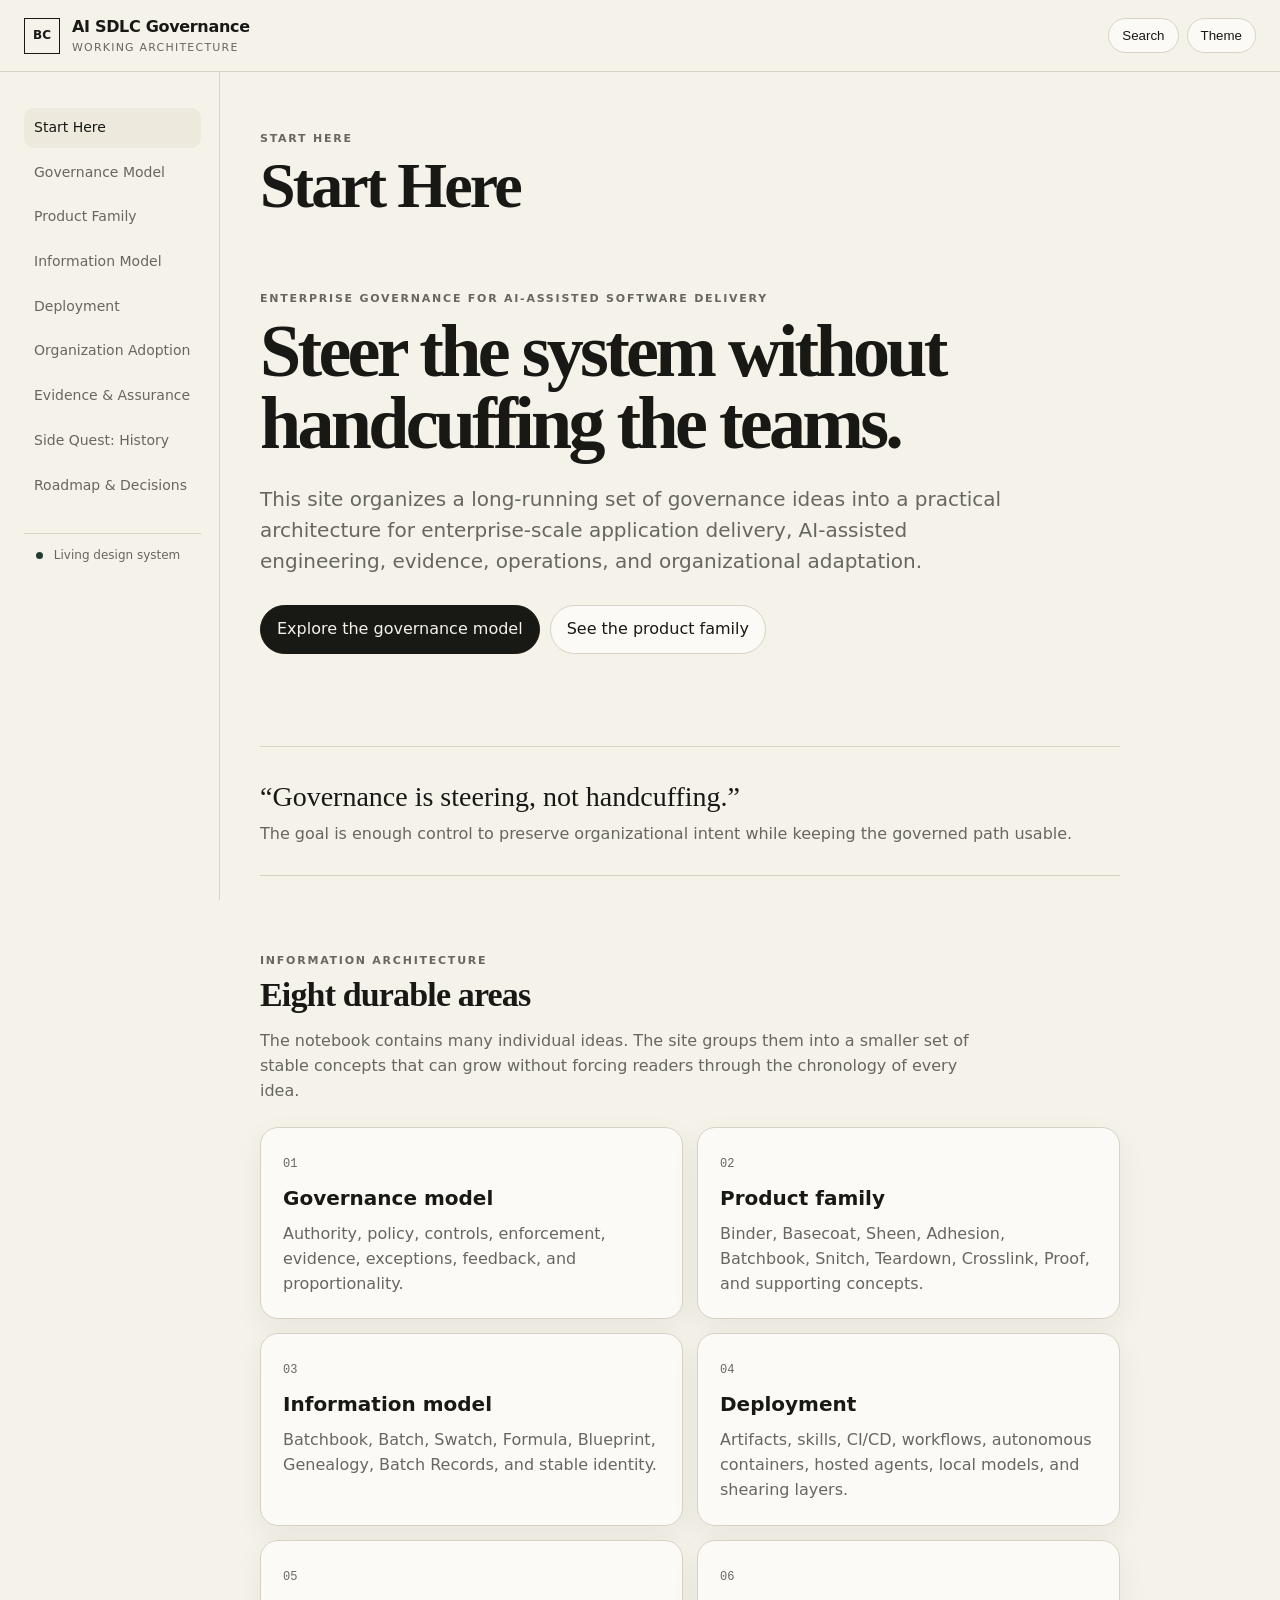
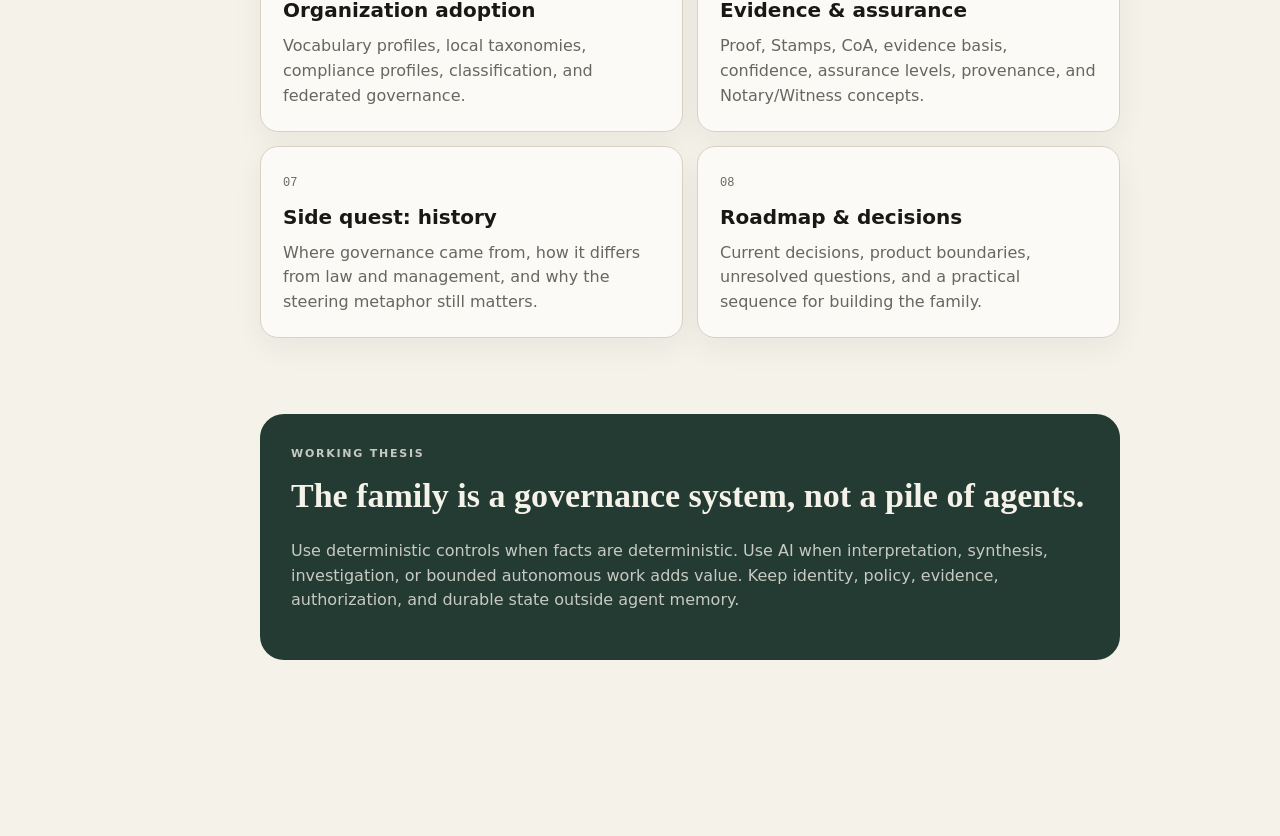
==== site/index.html @ 24257ae5 "initial commit with basecoat" ====
<!doctype html>
<html lang="en">
<head>
  <meta charset="utf-8">
  <meta name="viewport" content="width=device-width, initial-scale=1">
  <meta name="description" content="Governance is the system that makes organizational intent operable.">
  <title>Start Here · AI SDLC Governance</title>
  <link rel="stylesheet" href="styles.css">
</head>
<body data-page="home">
  <header class="topbar">
    <a class="brand" href="index.html" aria-label="AI SDLC Governance home">
      <span class="brand-mark">BC</span>
      <span>
        <strong>AI SDLC Governance</strong>
        <small>working architecture</small>
      </span>
    </a>
    <div class="top-actions">
      <button id="searchButton" class="icon-button" aria-label="Search site">Search</button>
      <button id="themeButton" class="icon-button" aria-label="Toggle theme">Theme</button>
    </div>
  </header>

  <div class="shell">
    <aside class="sidebar">
      <nav aria-label="Primary navigation">
        <a class="nav-link" data-page="home" href="index.html">Start Here</a>
<a class="nav-link" data-page="governance" href="governance.html">Governance Model</a>
<a class="nav-link" data-page="family" href="family.html">Product Family</a>
<a class="nav-link" data-page="model" href="information-model.html">Information Model</a>
<a class="nav-link" data-page="deployment" href="deployment.html">Deployment</a>
<a class="nav-link" data-page="adoption" href="adoption.html">Organization Adoption</a>
<a class="nav-link" data-page="proof" href="proof.html">Evidence & Assurance</a>
<a class="nav-link" data-page="history" href="history.html">Side Quest: History</a>
<a class="nav-link" data-page="roadmap" href="roadmap.html">Roadmap & Decisions</a>
      </nav>
      <div class="sidebar-note">
        <span class="status-dot"></span>
        Living design system
      </div>
    </aside>

    <main class="content">
      <div class="page-head">
        <p class="eyebrow">Start here</p>
        <h1>Start Here</h1>
      </div>
      
<section class="hero">
  <p class="kicker">Enterprise governance for AI-assisted software delivery</p>
  <h2>Steer the system without handcuffing the teams.</h2>
  <p class="lede">This site organizes a long-running set of governance ideas into a practical architecture for enterprise-scale application delivery, AI-assisted engineering, evidence, operations, and organizational adaptation.</p>
  <div class="hero-actions">
    <a class="button primary" href="governance.html">Explore the governance model</a>
    <a class="button" href="family.html">See the product family</a>
  </div>
</section>

<section class="quote-band">
  <p>“Governance is steering, not handcuffing.”</p>
  <span>The goal is enough control to preserve organizational intent while keeping the governed path usable.</span>
</section>

<section>
  <div class="section-title">
    <p class="eyebrow">Information architecture</p>
    <h2>Eight durable areas</h2>
    <p>The notebook contains many individual ideas. The site groups them into a smaller set of stable concepts that can grow without forcing readers through the chronology of every idea.</p>
  </div>

  <div class="card-grid two">
    <a class="card link-card" href="governance.html"><span class="number">01</span><h3>Governance model</h3><p>Authority, policy, controls, enforcement, evidence, exceptions, feedback, and proportionality.</p></a>
    <a class="card link-card" href="family.html"><span class="number">02</span><h3>Product family</h3><p>Binder, Basecoat, Sheen, Adhesion, Batchbook, Snitch, Teardown, Crosslink, Proof, and supporting concepts.</p></a>
    <a class="card link-card" href="information-model.html"><span class="number">03</span><h3>Information model</h3><p>Batchbook, Batch, Swatch, Formula, Blueprint, Genealogy, Batch Records, and stable identity.</p></a>
    <a class="card link-card" href="deployment.html"><span class="number">04</span><h3>Deployment</h3><p>Artifacts, skills, CI/CD, workflows, autonomous containers, hosted agents, local models, and shearing layers.</p></a>
    <a class="card link-card" href="adoption.html"><span class="number">05</span><h3>Organization adoption</h3><p>Vocabulary profiles, local taxonomies, compliance profiles, classification, and federated governance.</p></a>
    <a class="card link-card" href="proof.html"><span class="number">06</span><h3>Evidence & assurance</h3><p>Proof, Stamps, CoA, evidence basis, confidence, assurance levels, provenance, and Notary/Witness concepts.</p></a>
    <a class="card link-card" href="history.html"><span class="number">07</span><h3>Side quest: history</h3><p>Where governance came from, how it differs from law and management, and why the steering metaphor still matters.</p></a>
    <a class="card link-card" href="roadmap.html"><span class="number">08</span><h3>Roadmap & decisions</h3><p>Current decisions, product boundaries, unresolved questions, and a practical sequence for building the family.</p></a>
  </div>
</section>

<section class="panel accent">
  <p class="eyebrow">Working thesis</p>
  <h2>The family is a governance system, not a pile of agents.</h2>
  <p>Use deterministic controls when facts are deterministic. Use AI when interpretation, synthesis, investigation, or bounded autonomous work adds value. Keep identity, policy, evidence, authorization, and durable state outside agent memory.</p>
</section>

    </main>

    
  </div>

  <dialog id="searchDialog">
    <form method="dialog" class="search-panel">
      <div class="search-head">
        <strong>Search the architecture</strong>
        <button value="close" aria-label="Close search">Close</button>
      </div>
      <input id="searchInput" type="search" placeholder="Try: evidence, taxonomy, agent, Crosslink…" autocomplete="off">
      <div id="searchResults" class="search-results"></div>
    </form>
  </dialog>

  <script src="app.js"></script>
</body>
</html>
---- site/styles.css ----
:root {
  --bg:#f5f2ea;
  --surface:#fbfaf6;
  --surface-2:#eee9dd;
  --ink:#181815;
  --muted:#67665f;
  --line:#d8d2c5;
  --accent:#243b33;
  --accent-2:#a9b8a2;
  --warm:#d6a75f;
  --radius:18px;
  --shadow:0 10px 30px rgba(30,31,27,.06);
}
[data-theme="dark"] {
  --bg:#171916;
  --surface:#20231f;
  --surface-2:#292d27;
  --ink:#f1efe8;
  --muted:#b7b9b1;
  --line:#383d36;
  --accent:#b8cfbd;
  --accent-2:#496253;
  --warm:#d2a45c;
  --shadow:none;
}
*{box-sizing:border-box}
html{scroll-behavior:smooth}
body{margin:0;background:var(--bg);color:var(--ink);font-family:Inter,ui-sans-serif,system-ui,-apple-system,BlinkMacSystemFont,"Segoe UI",sans-serif;line-height:1.55}
a{color:inherit}
.topbar{height:72px;position:sticky;top:0;z-index:30;display:flex;align-items:center;justify-content:space-between;padding:0 24px;border-bottom:1px solid var(--line);background:color-mix(in srgb,var(--bg) 92%,transparent);backdrop-filter:blur(14px)}
.brand{display:flex;align-items:center;gap:12px;text-decoration:none}
.brand-mark{width:36px;height:36px;border:1px solid var(--ink);display:grid;place-items:center;font-weight:800;font-size:12px}
.brand strong{display:block;letter-spacing:-.02em}
.brand small{display:block;color:var(--muted);font-size:11px;text-transform:uppercase;letter-spacing:.11em}
.top-actions{display:flex;gap:8px}
.icon-button,.search-head button{border:1px solid var(--line);background:var(--surface);color:var(--ink);border-radius:999px;padding:9px 13px;cursor:pointer}
.shell{display:grid;grid-template-columns:220px minmax(0,860px) 1fr;gap:40px;max-width:1480px;margin:0 auto}
.sidebar{padding:36px 18px 36px 24px;position:sticky;top:72px;height:calc(100vh - 72px);border-right:1px solid var(--line)}
.sidebar nav{display:flex;flex-direction:column;gap:5px}
.nav-link{text-decoration:none;color:var(--muted);font-size:14px;padding:9px 10px;border-radius:10px}
.nav-link:hover,.nav-link.active{background:var(--surface-2);color:var(--ink)}
.sidebar-note{margin-top:28px;padding:12px;color:var(--muted);font-size:12px;border-top:1px solid var(--line)}
.status-dot{display:inline-block;width:7px;height:7px;border-radius:50%;background:var(--accent);margin-right:7px}
.content{padding:58px 0 100px;min-width:0}
.page-head{margin-bottom:38px}
.page-head h1{font-family:Georgia,"Times New Roman",serif;font-size:clamp(38px,5vw,64px);line-height:.98;letter-spacing:-.045em;margin:8px 0}
.eyebrow,.kicker{font-size:11px;font-weight:800;text-transform:uppercase;letter-spacing:.16em;color:var(--muted);margin:0 0 8px}
section{margin:0 0 76px}
.hero{padding:34px 0 16px}
.hero.compact{padding-top:0}
.hero h2{font-family:Georgia,"Times New Roman",serif;font-size:clamp(42px,6vw,74px);line-height:.98;letter-spacing:-.05em;margin:0;max-width:850px}
.lede{font-size:20px;color:var(--muted);max-width:760px;margin:24px 0 0}
.hero-actions{display:flex;gap:10px;margin-top:28px;flex-wrap:wrap}
.button{display:inline-block;text-decoration:none;border:1px solid var(--line);border-radius:999px;padding:11px 16px;background:var(--surface)}
.button.primary{background:var(--ink);color:var(--bg);border-color:var(--ink)}
.quote-band{border-top:1px solid var(--line);border-bottom:1px solid var(--line);padding:28px 0}
.quote-band p{font-family:Georgia,serif;font-size:28px;margin:0 0 4px}
.quote-band span,.muted{color:var(--muted)}
.section-title{margin-bottom:24px}
.section-title h2{font-family:Georgia,serif;font-size:34px;line-height:1.06;letter-spacing:-.025em;margin:0 0 10px}
.section-title p:not(.eyebrow){color:var(--muted);max-width:720px}
.card-grid{display:grid;gap:14px}
.card-grid.two{grid-template-columns:repeat(2,minmax(0,1fr))}
.card-grid.three{grid-template-columns:repeat(3,minmax(0,1fr))}
.card{background:var(--surface);border:1px solid var(--line);border-radius:var(--radius);padding:22px;box-shadow:var(--shadow)}
.card h3{margin:8px 0 8px;font-size:20px}
.card p{margin:0;color:var(--muted)}
.link-card{text-decoration:none;transition:.18s ease}
.link-card:hover{transform:translateY(-2px);border-color:var(--ink)}
.number{font-family:ui-monospace,monospace;color:var(--muted);font-size:12px}
.pill{display:inline-block;border:1px solid var(--line);border-radius:999px;padding:4px 8px;font-size:10px;text-transform:uppercase;letter-spacing:.12em;color:var(--muted)}
.panel{background:var(--surface);border:1px solid var(--line);border-radius:24px;padding:30px}
.panel.accent{background:var(--accent);color:var(--bg);border-color:transparent}
.panel.accent .eyebrow,.panel.accent p{color:color-mix(in srgb,var(--bg) 78%,transparent)}
.panel h2{font-family:Georgia,serif;font-size:34px;margin:4px 0 12px}
.flow,.diagram,.promotion,.translation{display:flex;align-items:stretch;gap:10px;flex-wrap:wrap}
.flow div,.node,.translation div{flex:1;min-width:130px;background:var(--surface);border:1px solid var(--line);border-radius:14px;padding:16px}
.flow span,.node small,.translation span{display:block;color:var(--muted);font-size:12px;margin-top:6px}
.flow b,.arrow,.translation>b{align-self:center;color:var(--muted)}
.gradient-list{display:grid;grid-template-columns:repeat(8,1fr);border:1px solid var(--line);border-radius:16px;overflow:hidden}
.gradient-list span{padding:18px 8px;text-align:center;font-size:12px;border-right:1px solid var(--line);background:linear-gradient(90deg,var(--surface),var(--surface-2))}
.gradient-list span:last-child{border-right:0}
.code-card{background:#11130f;color:#e7eadf;border-radius:18px;padding:20px;overflow:auto}
.code-card pre{margin:0;font:13px/1.65 ui-monospace,SFMono-Regular,Menlo,monospace}
.family-map{display:grid;gap:14px}
.family-layer{text-align:center;background:var(--surface);border:1px solid var(--line);border-radius:18px;padding:18px}
.family-layer span,.family-layer em{display:block;color:var(--muted);font-size:12px}
.family-layer strong{display:block;font-family:Georgia,serif;font-size:30px;margin:2px 0}
.family-row{display:grid;grid-template-columns:repeat(4,1fr);gap:12px}
.family-row div{background:var(--surface);border:1px solid var(--line);border-radius:16px;padding:18px;text-align:center}
.family-row span{display:block;color:var(--muted);font-size:12px;margin-top:3px}
.hierarchy{display:flex;flex-direction:column;align-items:center;gap:8px}
.big-node{width:min(520px,100%);padding:22px;text-align:center;border:1px solid var(--line);background:var(--surface);border-radius:18px}
.big-node span{display:block;color:var(--muted);font-size:12px;text-transform:uppercase;letter-spacing:.1em}
.big-node strong{font-family:Georgia,serif;font-size:32px}
.down{color:var(--muted)}
.tag-cloud{display:flex;flex-wrap:wrap;gap:8px}
.tag-cloud span{background:var(--surface);border:1px solid var(--line);padding:8px 10px;border-radius:9px;font:12px ui-monospace,monospace}
.ladder{display:grid;grid-template-columns:repeat(4,1fr);gap:10px}
.ladder div,.pace-table div,.frameworks div,.role-row div,.decision-list div{background:var(--surface);border:1px solid var(--line);border-radius:14px;padding:15px}
.ladder b{display:block;font:12px ui-monospace,monospace;color:var(--muted)}
.ladder span,.pace-table span,.frameworks span,.role-row span,.decision-list span{display:block;color:var(--muted);font-size:13px;margin-top:3px}
.pace-table{display:grid;gap:8px}
.promotion{justify-content:center;margin-top:18px}
.promotion span{background:var(--surface);border:1px solid var(--line);border-radius:999px;padding:8px 11px;font-size:12px}
.promotion b{align-self:center;color:var(--muted)}
.frameworks{display:grid;grid-template-columns:repeat(2,1fr);gap:10px}
.role-row{display:grid;grid-template-columns:repeat(3,1fr);gap:10px}
.timeline{border-left:1px solid var(--line);padding-left:24px;display:grid;gap:24px}
.timeline div{position:relative}
.timeline div:before{content:"";position:absolute;left:-30px;top:5px;width:10px;height:10px;border-radius:50%;background:var(--accent);border:3px solid var(--bg)}
.timeline span{display:block;color:var(--muted);margin-top:3px}
.roadmap{display:grid;gap:12px}
.roadmap div{display:grid;grid-template-columns:90px 170px 1fr;align-items:start;gap:14px;border-top:1px solid var(--line);padding:16px 0}
.roadmap span{font:12px ui-monospace,monospace;color:var(--muted)}
.roadmap p{margin:0;color:var(--muted)}
.decision-list{display:grid;gap:8px}
.decision-list div{display:grid;grid-template-columns:180px 1fr;gap:12px}
#searchDialog{width:min(680px,90vw);border:1px solid var(--line);border-radius:20px;padding:0;background:var(--surface);color:var(--ink)}
#searchDialog::backdrop{background:rgba(0,0,0,.38);backdrop-filter:blur(4px)}
.search-panel{padding:18px}
.search-head{display:flex;align-items:center;justify-content:space-between;margin-bottom:12px}
#searchInput{width:100%;font:inherit;padding:13px 14px;border:1px solid var(--line);background:var(--bg);color:var(--ink);border-radius:12px}
.search-results{display:grid;gap:6px;margin-top:12px}
.search-result{display:block;text-decoration:none;padding:11px;border-radius:10px;border:1px solid transparent}
.search-result:hover{border-color:var(--line);background:var(--surface-2)}
.search-result small{display:block;color:var(--muted)}
@media (max-width:1080px){
  .shell{grid-template-columns:190px minmax(0,1fr);gap:26px}
  .content{padding-right:24px}
  .card-grid.three{grid-template-columns:repeat(2,1fr)}
  .gradient-list{grid-template-columns:repeat(4,1fr)}
  .family-row{grid-template-columns:repeat(2,1fr)}
}
@media (max-width:760px){
  .topbar{padding:0 14px}
  .brand small{display:none}
  .shell{display:block}
  .sidebar{position:static;height:auto;border-right:0;border-bottom:1px solid var(--line);padding:12px 14px}
  .sidebar nav{display:flex;flex-direction:row;overflow:auto}
  .nav-link{white-space:nowrap}
  .sidebar-note{display:none}
  .content{padding:38px 16px 80px}
  .card-grid.two,.card-grid.three,.frameworks,.role-row,.ladder{grid-template-columns:1fr}
  .gradient-list{grid-template-columns:repeat(2,1fr)}
  .family-row{grid-template-columns:1fr}
  .roadmap div,.decision-list div{grid-template-columns:1fr}
}
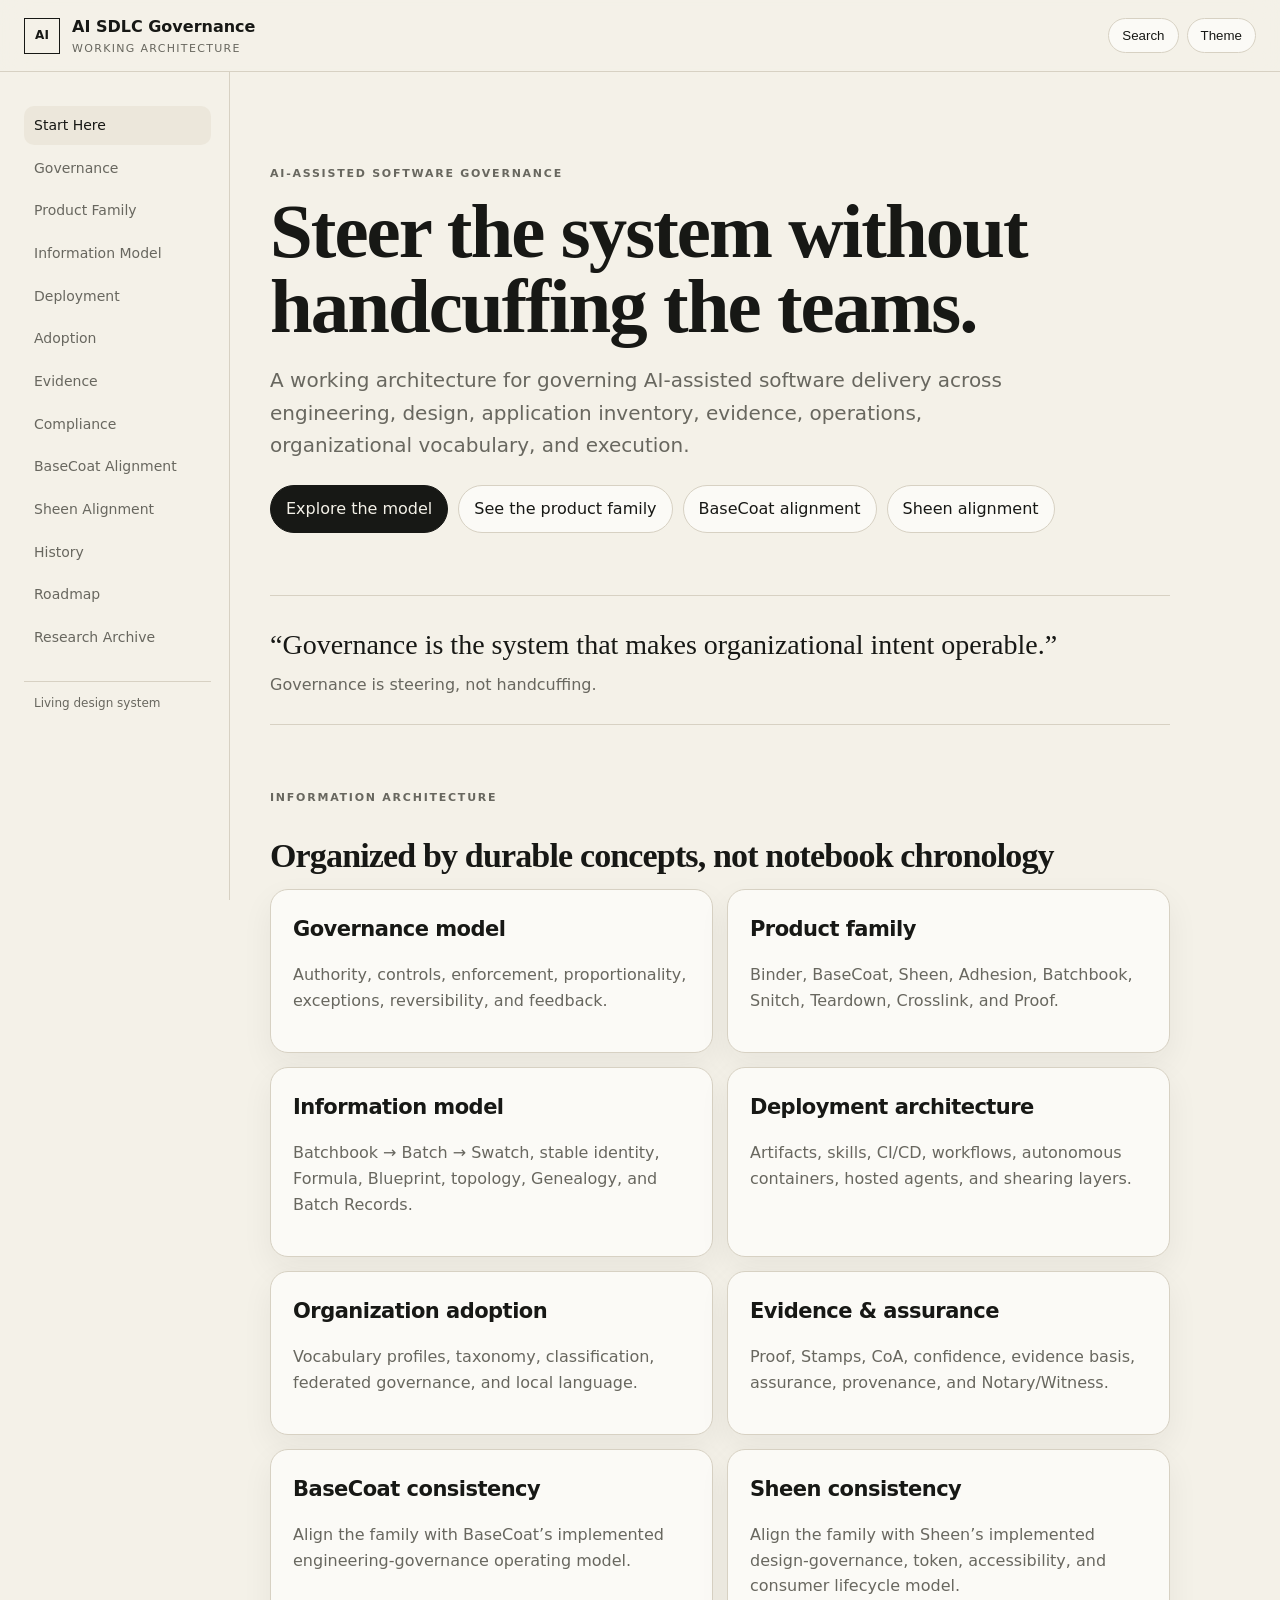
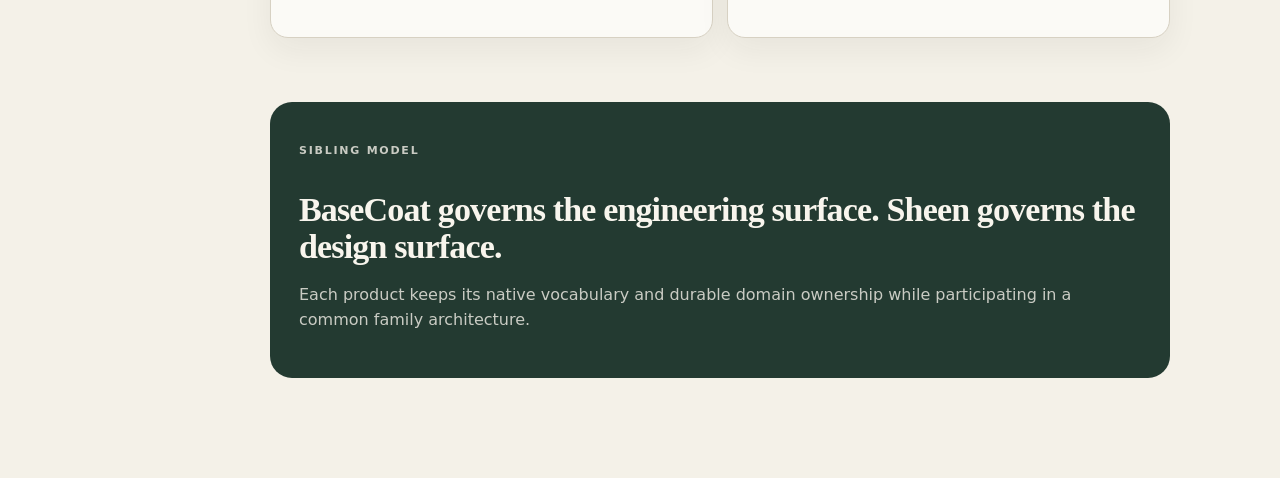
==== commit b5a9f9f8: "add markdown for basecoat backstory" ====
--- a/site/index.html
+++ b/site/index.html
@@ -1,108 +1,30 @@
-<!doctype html>
-<html lang="en">
-<head>
-  <meta charset="utf-8">
-  <meta name="viewport" content="width=device-width, initial-scale=1">
-  <meta name="description" content="Governance is the system that makes organizational intent operable.">
-  <title>Start Here · AI SDLC Governance</title>
-  <link rel="stylesheet" href="styles.css">
-</head>
-<body data-page="home">
-  <header class="topbar">
-    <a class="brand" href="index.html" aria-label="AI SDLC Governance home">
-      <span class="brand-mark">BC</span>
-      <span>
-        <strong>AI SDLC Governance</strong>
-        <small>working architecture</small>
-      </span>
-    </a>
-    <div class="top-actions">
-      <button id="searchButton" class="icon-button" aria-label="Search site">Search</button>
-      <button id="themeButton" class="icon-button" aria-label="Toggle theme">Theme</button>
-    </div>
-  </header>
-
-  <div class="shell">
-    <aside class="sidebar">
-      <nav aria-label="Primary navigation">
-        <a class="nav-link" data-page="home" href="index.html">Start Here</a>
-<a class="nav-link" data-page="governance" href="governance.html">Governance Model</a>
+<!doctype html><html lang="en"><head><meta charset="utf-8"><meta name="viewport" content="width=device-width,initial-scale=1"><title>Start Here · AI SDLC Governance</title><link rel="stylesheet" href="styles.css"></head>
+<body data-page="home"><header class="topbar"><a class="brand" href="index.html"><span class="brand-mark">AI</span><span><strong>AI SDLC Governance</strong><small>working architecture</small></span></a><div class="top-actions"><button id="searchButton">Search</button><button id="themeButton">Theme</button></div></header>
+<div class="shell"><aside class="sidebar"><nav><a class="nav-link" data-page="home" href="index.html">Start Here</a>
+<a class="nav-link" data-page="governance" href="governance.html">Governance</a>
 <a class="nav-link" data-page="family" href="family.html">Product Family</a>
-<a class="nav-link" data-page="model" href="information-model.html">Information Model</a>
+<a class="nav-link" data-page="information" href="information-model.html">Information Model</a>
 <a class="nav-link" data-page="deployment" href="deployment.html">Deployment</a>
-<a class="nav-link" data-page="adoption" href="adoption.html">Organization Adoption</a>
-<a class="nav-link" data-page="proof" href="proof.html">Evidence & Assurance</a>
-<a class="nav-link" data-page="history" href="history.html">Side Quest: History</a>
-<a class="nav-link" data-page="roadmap" href="roadmap.html">Roadmap & Decisions</a>
-      </nav>
-      <div class="sidebar-note">
-        <span class="status-dot"></span>
-        Living design system
-      </div>
-    </aside>
-
-    <main class="content">
-      <div class="page-head">
-        <p class="eyebrow">Start here</p>
-        <h1>Start Here</h1>
-      </div>
-      
-<section class="hero">
-  <p class="kicker">Enterprise governance for AI-assisted software delivery</p>
-  <h2>Steer the system without handcuffing the teams.</h2>
-  <p class="lede">This site organizes a long-running set of governance ideas into a practical architecture for enterprise-scale application delivery, AI-assisted engineering, evidence, operations, and organizational adaptation.</p>
-  <div class="hero-actions">
-    <a class="button primary" href="governance.html">Explore the governance model</a>
-    <a class="button" href="family.html">See the product family</a>
-  </div>
-</section>
-
-<section class="quote-band">
-  <p>“Governance is steering, not handcuffing.”</p>
-  <span>The goal is enough control to preserve organizational intent while keeping the governed path usable.</span>
-</section>
-
-<section>
-  <div class="section-title">
-    <p class="eyebrow">Information architecture</p>
-    <h2>Eight durable areas</h2>
-    <p>The notebook contains many individual ideas. The site groups them into a smaller set of stable concepts that can grow without forcing readers through the chronology of every idea.</p>
-  </div>
-
-  <div class="card-grid two">
-    <a class="card link-card" href="governance.html"><span class="number">01</span><h3>Governance model</h3><p>Authority, policy, controls, enforcement, evidence, exceptions, feedback, and proportionality.</p></a>
-    <a class="card link-card" href="family.html"><span class="number">02</span><h3>Product family</h3><p>Binder, Basecoat, Sheen, Adhesion, Batchbook, Snitch, Teardown, Crosslink, Proof, and supporting concepts.</p></a>
-    <a class="card link-card" href="information-model.html"><span class="number">03</span><h3>Information model</h3><p>Batchbook, Batch, Swatch, Formula, Blueprint, Genealogy, Batch Records, and stable identity.</p></a>
-    <a class="card link-card" href="deployment.html"><span class="number">04</span><h3>Deployment</h3><p>Artifacts, skills, CI/CD, workflows, autonomous containers, hosted agents, local models, and shearing layers.</p></a>
-    <a class="card link-card" href="adoption.html"><span class="number">05</span><h3>Organization adoption</h3><p>Vocabulary profiles, local taxonomies, compliance profiles, classification, and federated governance.</p></a>
-    <a class="card link-card" href="proof.html"><span class="number">06</span><h3>Evidence & assurance</h3><p>Proof, Stamps, CoA, evidence basis, confidence, assurance levels, provenance, and Notary/Witness concepts.</p></a>
-    <a class="card link-card" href="history.html"><span class="number">07</span><h3>Side quest: history</h3><p>Where governance came from, how it differs from law and management, and why the steering metaphor still matters.</p></a>
-    <a class="card link-card" href="roadmap.html"><span class="number">08</span><h3>Roadmap & decisions</h3><p>Current decisions, product boundaries, unresolved questions, and a practical sequence for building the family.</p></a>
-  </div>
-</section>
-
-<section class="panel accent">
-  <p class="eyebrow">Working thesis</p>
-  <h2>The family is a governance system, not a pile of agents.</h2>
-  <p>Use deterministic controls when facts are deterministic. Use AI when interpretation, synthesis, investigation, or bounded autonomous work adds value. Keep identity, policy, evidence, authorization, and durable state outside agent memory.</p>
-</section>
-
-    </main>
-
-    
-  </div>
-
-  <dialog id="searchDialog">
-    <form method="dialog" class="search-panel">
-      <div class="search-head">
-        <strong>Search the architecture</strong>
-        <button value="close" aria-label="Close search">Close</button>
-      </div>
-      <input id="searchInput" type="search" placeholder="Try: evidence, taxonomy, agent, Crosslink…" autocomplete="off">
-      <div id="searchResults" class="search-results"></div>
-    </form>
-  </dialog>
-
-  <script src="app.js"></script>
-</body>
-</html>+<a class="nav-link" data-page="adoption" href="adoption.html">Adoption</a>
+<a class="nav-link" data-page="proof" href="proof.html">Evidence</a>
+<a class="nav-link" data-page="compliance" href="compliance.html">Compliance</a>
+<a class="nav-link" data-page="basecoat" href="basecoat.html">BaseCoat Alignment</a>
+<a class="nav-link" data-page="sheen" href="sheen.html">Sheen Alignment</a>
+<a class="nav-link" data-page="history" href="history.html">History</a>
+<a class="nav-link" data-page="roadmap" href="roadmap.html">Roadmap</a>
+<a class="nav-link" data-page="research" href="research.html">Research Archive</a></nav><div class="sidebar-note">Living design system</div></aside><main class="content">
+<section class="hero"><p class="eyebrow">AI-assisted software governance</p><h1>Steer the system without handcuffing the teams.</h1><p class="lede">A working architecture for governing AI-assisted software delivery across engineering, design, application inventory, evidence, operations, organizational vocabulary, and execution.</p><div class="hero-actions"><a class="button primary" href="governance.html">Explore the model</a><a class="button" href="family.html">See the product family</a><a class="button" href="basecoat.html">BaseCoat alignment</a><a class="button" href="sheen.html">Sheen alignment</a></div></section>
+<section class="quote-band"><p>“Governance is the system that makes organizational intent operable.”</p><span>Governance is steering, not handcuffing.</span></section>
+<section><p class="eyebrow">Information architecture</p><h2>Organized by durable concepts, not notebook chronology</h2><div class="card-grid two">
+<a class="card link-card" href="governance.html"><h3>Governance model</h3><p>Authority, controls, enforcement, proportionality, exceptions, reversibility, and feedback.</p></a>
+<a class="card link-card" href="family.html"><h3>Product family</h3><p>Binder, BaseCoat, Sheen, Adhesion, Batchbook, Snitch, Teardown, Crosslink, and Proof.</p></a>
+<a class="card link-card" href="information-model.html"><h3>Information model</h3><p>Batchbook → Batch → Swatch, stable identity, Formula, Blueprint, topology, Genealogy, and Batch Records.</p></a>
+<a class="card link-card" href="deployment.html"><h3>Deployment architecture</h3><p>Artifacts, skills, CI/CD, workflows, autonomous containers, hosted agents, and shearing layers.</p></a>
+<a class="card link-card" href="adoption.html"><h3>Organization adoption</h3><p>Vocabulary profiles, taxonomy, classification, federated governance, and local language.</p></a>
+<a class="card link-card" href="proof.html"><h3>Evidence & assurance</h3><p>Proof, Stamps, CoA, confidence, evidence basis, assurance, provenance, and Notary/Witness.</p></a>
+<a class="card link-card" href="basecoat.html"><h3>BaseCoat consistency</h3><p>Align the family with BaseCoat’s implemented engineering-governance operating model.</p></a>
+<a class="card link-card" href="sheen.html"><h3>Sheen consistency</h3><p>Align the family with Sheen’s implemented design-governance, token, accessibility, and consumer lifecycle model.</p></a>
+</div></section>
+<section class="panel accent"><p class="eyebrow">Sibling model</p><h2>BaseCoat governs the engineering surface. Sheen governs the design surface.</h2><p>Each product keeps its native vocabulary and durable domain ownership while participating in a common family architecture.</p></section>
+</main></div>
+<dialog id="searchDialog"><form method="dialog" class="search-panel"><div class="search-head"><strong>Search</strong><button value="close">Close</button></div><input id="searchInput" type="search" placeholder="Search governance, Batchbook, Proof, BaseCoat, Sheen…"><div id="searchResults" class="search-results"></div></form></dialog><script src="app.js"></script></body></html>
--- a/site/styles.css
+++ b/site/styles.css
@@ -1,149 +1 @@
-
-:root {
-  --bg:#f5f2ea;
-  --surface:#fbfaf6;
-  --surface-2:#eee9dd;
-  --ink:#181815;
-  --muted:#67665f;
-  --line:#d8d2c5;
-  --accent:#243b33;
-  --accent-2:#a9b8a2;
-  --warm:#d6a75f;
-  --radius:18px;
-  --shadow:0 10px 30px rgba(30,31,27,.06);
-}
-[data-theme="dark"] {
-  --bg:#171916;
-  --surface:#20231f;
-  --surface-2:#292d27;
-  --ink:#f1efe8;
-  --muted:#b7b9b1;
-  --line:#383d36;
-  --accent:#b8cfbd;
-  --accent-2:#496253;
-  --warm:#d2a45c;
-  --shadow:none;
-}
-*{box-sizing:border-box}
-html{scroll-behavior:smooth}
-body{margin:0;background:var(--bg);color:var(--ink);font-family:Inter,ui-sans-serif,system-ui,-apple-system,BlinkMacSystemFont,"Segoe UI",sans-serif;line-height:1.55}
-a{color:inherit}
-.topbar{height:72px;position:sticky;top:0;z-index:30;display:flex;align-items:center;justify-content:space-between;padding:0 24px;border-bottom:1px solid var(--line);background:color-mix(in srgb,var(--bg) 92%,transparent);backdrop-filter:blur(14px)}
-.brand{display:flex;align-items:center;gap:12px;text-decoration:none}
-.brand-mark{width:36px;height:36px;border:1px solid var(--ink);display:grid;place-items:center;font-weight:800;font-size:12px}
-.brand strong{display:block;letter-spacing:-.02em}
-.brand small{display:block;color:var(--muted);font-size:11px;text-transform:uppercase;letter-spacing:.11em}
-.top-actions{display:flex;gap:8px}
-.icon-button,.search-head button{border:1px solid var(--line);background:var(--surface);color:var(--ink);border-radius:999px;padding:9px 13px;cursor:pointer}
-.shell{display:grid;grid-template-columns:220px minmax(0,860px) 1fr;gap:40px;max-width:1480px;margin:0 auto}
-.sidebar{padding:36px 18px 36px 24px;position:sticky;top:72px;height:calc(100vh - 72px);border-right:1px solid var(--line)}
-.sidebar nav{display:flex;flex-direction:column;gap:5px}
-.nav-link{text-decoration:none;color:var(--muted);font-size:14px;padding:9px 10px;border-radius:10px}
-.nav-link:hover,.nav-link.active{background:var(--surface-2);color:var(--ink)}
-.sidebar-note{margin-top:28px;padding:12px;color:var(--muted);font-size:12px;border-top:1px solid var(--line)}
-.status-dot{display:inline-block;width:7px;height:7px;border-radius:50%;background:var(--accent);margin-right:7px}
-.content{padding:58px 0 100px;min-width:0}
-.page-head{margin-bottom:38px}
-.page-head h1{font-family:Georgia,"Times New Roman",serif;font-size:clamp(38px,5vw,64px);line-height:.98;letter-spacing:-.045em;margin:8px 0}
-.eyebrow,.kicker{font-size:11px;font-weight:800;text-transform:uppercase;letter-spacing:.16em;color:var(--muted);margin:0 0 8px}
-section{margin:0 0 76px}
-.hero{padding:34px 0 16px}
-.hero.compact{padding-top:0}
-.hero h2{font-family:Georgia,"Times New Roman",serif;font-size:clamp(42px,6vw,74px);line-height:.98;letter-spacing:-.05em;margin:0;max-width:850px}
-.lede{font-size:20px;color:var(--muted);max-width:760px;margin:24px 0 0}
-.hero-actions{display:flex;gap:10px;margin-top:28px;flex-wrap:wrap}
-.button{display:inline-block;text-decoration:none;border:1px solid var(--line);border-radius:999px;padding:11px 16px;background:var(--surface)}
-.button.primary{background:var(--ink);color:var(--bg);border-color:var(--ink)}
-.quote-band{border-top:1px solid var(--line);border-bottom:1px solid var(--line);padding:28px 0}
-.quote-band p{font-family:Georgia,serif;font-size:28px;margin:0 0 4px}
-.quote-band span,.muted{color:var(--muted)}
-.section-title{margin-bottom:24px}
-.section-title h2{font-family:Georgia,serif;font-size:34px;line-height:1.06;letter-spacing:-.025em;margin:0 0 10px}
-.section-title p:not(.eyebrow){color:var(--muted);max-width:720px}
-.card-grid{display:grid;gap:14px}
-.card-grid.two{grid-template-columns:repeat(2,minmax(0,1fr))}
-.card-grid.three{grid-template-columns:repeat(3,minmax(0,1fr))}
-.card{background:var(--surface);border:1px solid var(--line);border-radius:var(--radius);padding:22px;box-shadow:var(--shadow)}
-.card h3{margin:8px 0 8px;font-size:20px}
-.card p{margin:0;color:var(--muted)}
-.link-card{text-decoration:none;transition:.18s ease}
-.link-card:hover{transform:translateY(-2px);border-color:var(--ink)}
-.number{font-family:ui-monospace,monospace;color:var(--muted);font-size:12px}
-.pill{display:inline-block;border:1px solid var(--line);border-radius:999px;padding:4px 8px;font-size:10px;text-transform:uppercase;letter-spacing:.12em;color:var(--muted)}
-.panel{background:var(--surface);border:1px solid var(--line);border-radius:24px;padding:30px}
-.panel.accent{background:var(--accent);color:var(--bg);border-color:transparent}
-.panel.accent .eyebrow,.panel.accent p{color:color-mix(in srgb,var(--bg) 78%,transparent)}
-.panel h2{font-family:Georgia,serif;font-size:34px;margin:4px 0 12px}
-.flow,.diagram,.promotion,.translation{display:flex;align-items:stretch;gap:10px;flex-wrap:wrap}
-.flow div,.node,.translation div{flex:1;min-width:130px;background:var(--surface);border:1px solid var(--line);border-radius:14px;padding:16px}
-.flow span,.node small,.translation span{display:block;color:var(--muted);font-size:12px;margin-top:6px}
-.flow b,.arrow,.translation>b{align-self:center;color:var(--muted)}
-.gradient-list{display:grid;grid-template-columns:repeat(8,1fr);border:1px solid var(--line);border-radius:16px;overflow:hidden}
-.gradient-list span{padding:18px 8px;text-align:center;font-size:12px;border-right:1px solid var(--line);background:linear-gradient(90deg,var(--surface),var(--surface-2))}
-.gradient-list span:last-child{border-right:0}
-.code-card{background:#11130f;color:#e7eadf;border-radius:18px;padding:20px;overflow:auto}
-.code-card pre{margin:0;font:13px/1.65 ui-monospace,SFMono-Regular,Menlo,monospace}
-.family-map{display:grid;gap:14px}
-.family-layer{text-align:center;background:var(--surface);border:1px solid var(--line);border-radius:18px;padding:18px}
-.family-layer span,.family-layer em{display:block;color:var(--muted);font-size:12px}
-.family-layer strong{display:block;font-family:Georgia,serif;font-size:30px;margin:2px 0}
-.family-row{display:grid;grid-template-columns:repeat(4,1fr);gap:12px}
-.family-row div{background:var(--surface);border:1px solid var(--line);border-radius:16px;padding:18px;text-align:center}
-.family-row span{display:block;color:var(--muted);font-size:12px;margin-top:3px}
-.hierarchy{display:flex;flex-direction:column;align-items:center;gap:8px}
-.big-node{width:min(520px,100%);padding:22px;text-align:center;border:1px solid var(--line);background:var(--surface);border-radius:18px}
-.big-node span{display:block;color:var(--muted);font-size:12px;text-transform:uppercase;letter-spacing:.1em}
-.big-node strong{font-family:Georgia,serif;font-size:32px}
-.down{color:var(--muted)}
-.tag-cloud{display:flex;flex-wrap:wrap;gap:8px}
-.tag-cloud span{background:var(--surface);border:1px solid var(--line);padding:8px 10px;border-radius:9px;font:12px ui-monospace,monospace}
-.ladder{display:grid;grid-template-columns:repeat(4,1fr);gap:10px}
-.ladder div,.pace-table div,.frameworks div,.role-row div,.decision-list div{background:var(--surface);border:1px solid var(--line);border-radius:14px;padding:15px}
-.ladder b{display:block;font:12px ui-monospace,monospace;color:var(--muted)}
-.ladder span,.pace-table span,.frameworks span,.role-row span,.decision-list span{display:block;color:var(--muted);font-size:13px;margin-top:3px}
-.pace-table{display:grid;gap:8px}
-.promotion{justify-content:center;margin-top:18px}
-.promotion span{background:var(--surface);border:1px solid var(--line);border-radius:999px;padding:8px 11px;font-size:12px}
-.promotion b{align-self:center;color:var(--muted)}
-.frameworks{display:grid;grid-template-columns:repeat(2,1fr);gap:10px}
-.role-row{display:grid;grid-template-columns:repeat(3,1fr);gap:10px}
-.timeline{border-left:1px solid var(--line);padding-left:24px;display:grid;gap:24px}
-.timeline div{position:relative}
-.timeline div:before{content:"";position:absolute;left:-30px;top:5px;width:10px;height:10px;border-radius:50%;background:var(--accent);border:3px solid var(--bg)}
-.timeline span{display:block;color:var(--muted);margin-top:3px}
-.roadmap{display:grid;gap:12px}
-.roadmap div{display:grid;grid-template-columns:90px 170px 1fr;align-items:start;gap:14px;border-top:1px solid var(--line);padding:16px 0}
-.roadmap span{font:12px ui-monospace,monospace;color:var(--muted)}
-.roadmap p{margin:0;color:var(--muted)}
-.decision-list{display:grid;gap:8px}
-.decision-list div{display:grid;grid-template-columns:180px 1fr;gap:12px}
-#searchDialog{width:min(680px,90vw);border:1px solid var(--line);border-radius:20px;padding:0;background:var(--surface);color:var(--ink)}
-#searchDialog::backdrop{background:rgba(0,0,0,.38);backdrop-filter:blur(4px)}
-.search-panel{padding:18px}
-.search-head{display:flex;align-items:center;justify-content:space-between;margin-bottom:12px}
-#searchInput{width:100%;font:inherit;padding:13px 14px;border:1px solid var(--line);background:var(--bg);color:var(--ink);border-radius:12px}
-.search-results{display:grid;gap:6px;margin-top:12px}
-.search-result{display:block;text-decoration:none;padding:11px;border-radius:10px;border:1px solid transparent}
-.search-result:hover{border-color:var(--line);background:var(--surface-2)}
-.search-result small{display:block;color:var(--muted)}
-@media (max-width:1080px){
-  .shell{grid-template-columns:190px minmax(0,1fr);gap:26px}
-  .content{padding-right:24px}
-  .card-grid.three{grid-template-columns:repeat(2,1fr)}
-  .gradient-list{grid-template-columns:repeat(4,1fr)}
-  .family-row{grid-template-columns:repeat(2,1fr)}
-}
-@media (max-width:760px){
-  .topbar{padding:0 14px}
-  .brand small{display:none}
-  .shell{display:block}
-  .sidebar{position:static;height:auto;border-right:0;border-bottom:1px solid var(--line);padding:12px 14px}
-  .sidebar nav{display:flex;flex-direction:row;overflow:auto}
-  .nav-link{white-space:nowrap}
-  .sidebar-note{display:none}
-  .content{padding:38px 16px 80px}
-  .card-grid.two,.card-grid.three,.frameworks,.role-row,.ladder{grid-template-columns:1fr}
-  .gradient-list{grid-template-columns:repeat(2,1fr)}
-  .family-row{grid-template-columns:1fr}
-  .roadmap div,.decision-list div{grid-template-columns:1fr}
-}
+:root{--bg:#f4f1e8;--surface:#fbfaf6;--surface2:#ece7db;--ink:#171815;--muted:#68675f;--line:#d7d1c3;--accent:#233a31;--accentText:#f8f5ed;--shadow:0 12px 32px rgba(30,31,27,.06)}[data-theme=dark]{--bg:#171916;--surface:#20231f;--surface2:#292d27;--ink:#f2efe7;--muted:#b7b8b1;--line:#383d36;--accent:#b9cfbd;--accentText:#172019;--shadow:none}*{box-sizing:border-box}html{scroll-behavior:smooth}body{margin:0;background:var(--bg);color:var(--ink);font-family:Inter,ui-sans-serif,system-ui,-apple-system,"Segoe UI",sans-serif;line-height:1.62}a{color:inherit}.topbar{height:72px;position:sticky;top:0;z-index:30;display:flex;align-items:center;justify-content:space-between;padding:0 24px;border-bottom:1px solid var(--line);background:color-mix(in srgb,var(--bg) 92%,transparent);backdrop-filter:blur(14px)}.brand{display:flex;gap:12px;align-items:center;text-decoration:none}.brand-mark{width:36px;height:36px;border:1px solid var(--ink);display:grid;place-items:center;font-weight:800;font-size:12px}.brand strong{display:block}.brand small{display:block;color:var(--muted);font-size:11px;text-transform:uppercase;letter-spacing:.12em}.top-actions{display:flex;gap:8px}.top-actions button,.search-head button{border:1px solid var(--line);background:var(--surface);color:var(--ink);padding:9px 13px;border-radius:999px;cursor:pointer}.shell{display:grid;grid-template-columns:230px minmax(0,900px) 1fr;gap:40px;max-width:1500px;margin:0 auto}.sidebar{padding:34px 18px 40px 24px;position:sticky;top:72px;height:calc(100vh - 72px);border-right:1px solid var(--line)}.sidebar nav{display:flex;flex-direction:column;gap:4px}.nav-link{padding:8px 10px;border-radius:10px;text-decoration:none;color:var(--muted);font-size:14px}.nav-link:hover,.nav-link.active{background:var(--surface2);color:var(--ink)}.sidebar-note{border-top:1px solid var(--line);margin-top:24px;padding:12px 10px;color:var(--muted);font-size:12px}.content{padding:54px 0 100px;min-width:0}.hero{padding:28px 0 18px}.eyebrow{font-size:11px;text-transform:uppercase;letter-spacing:.16em;font-weight:800;color:var(--muted)}h1,h2,h3{letter-spacing:-.025em}h1{font-family:Georgia,serif;font-size:clamp(46px,6vw,78px);line-height:.98;margin:8px 0 18px}h2{font-family:Georgia,serif;font-size:34px;line-height:1.08;margin:32px 0 14px}h3{font-size:21px;margin:24px 0 10px}.lede{font-size:20px;color:var(--muted);max-width:760px}.hero-actions{display:flex;gap:10px;flex-wrap:wrap;margin-top:24px}.button{padding:10px 15px;border:1px solid var(--line);border-radius:999px;background:var(--surface);text-decoration:none}.button.primary{background:var(--ink);color:var(--bg);border-color:var(--ink)}.quote-band{border-top:1px solid var(--line);border-bottom:1px solid var(--line);padding:26px 0;margin:44px 0 64px}.quote-band p{font-family:Georgia,serif;font-size:28px;margin:0 0 4px}.quote-band span{color:var(--muted)}.card-grid{display:grid;gap:14px}.card-grid.two{grid-template-columns:repeat(2,minmax(0,1fr))}.card{background:var(--surface);border:1px solid var(--line);border-radius:18px;padding:22px;box-shadow:var(--shadow)}.card h3{margin-top:0}.card p{color:var(--muted)}.link-card{text-decoration:none;transition:.18s}.link-card:hover{transform:translateY(-2px);border-color:var(--ink)}.panel{border:1px solid var(--line);border-radius:22px;padding:28px;background:var(--surface);margin-top:64px}.panel.accent{background:var(--accent);color:var(--accentText);border-color:transparent}.panel.accent .eyebrow,.panel.accent p{color:color-mix(in srgb,var(--accentText) 78%,transparent)}.markdown-body>h1:first-child{font-family:Georgia,serif;font-size:48px;line-height:1.02;margin-top:0}.markdown-body h1{font-family:Georgia,serif;font-size:38px;margin-top:68px}.markdown-body h2{font-family:Georgia,serif;font-size:30px;margin-top:42px}.markdown-body h3{margin-top:30px}.markdown-body p{max-width:820px}.markdown-body blockquote{margin:24px 0;padding:16px 20px;border-left:4px solid var(--accent);background:var(--surface);border-radius:0 12px 12px 0;font-family:Georgia,serif;font-size:20px}.markdown-body code{background:var(--surface2);padding:2px 5px;border-radius:5px;font:12px ui-monospace,monospace}.markdown-body pre{background:#11130f;color:#e9ece4;border-radius:16px;padding:18px;overflow:auto}.markdown-body pre code{background:transparent;padding:0;color:inherit;font:13px/1.65 ui-monospace,monospace}.markdown-body hr{border:0;border-top:1px solid var(--line);margin:48px 0}.markdown-body li{margin:5px 0}.table-wrap{overflow:auto;margin:20px 0}.table-wrap table{border-collapse:collapse;width:100%;background:var(--surface);font-size:14px}.table-wrap th,.table-wrap td{border:1px solid var(--line);padding:10px 12px;text-align:left;vertical-align:top}.table-wrap th{background:var(--surface2)}#searchDialog{width:min(700px,92vw);border:1px solid var(--line);border-radius:18px;padding:0;background:var(--surface);color:var(--ink)}#searchDialog::backdrop{background:rgba(0,0,0,.4);backdrop-filter:blur(4px)}.search-panel{padding:18px}.search-head{display:flex;justify-content:space-between;align-items:center}.search-panel input{width:100%;margin-top:12px;padding:13px;border:1px solid var(--line);border-radius:12px;background:var(--bg);color:var(--ink)}.search-results{margin-top:12px;display:grid;gap:6px}.search-result{padding:10px;border:1px solid transparent;border-radius:10px;text-decoration:none}.search-result:hover{border-color:var(--line);background:var(--surface2)}.search-result small{display:block;color:var(--muted)}@media(max-width:1050px){.shell{grid-template-columns:190px minmax(0,1fr);gap:26px}.content{padding-right:24px}}@media(max-width:760px){.shell{display:block}.sidebar{position:static;height:auto;border-right:0;border-bottom:1px solid var(--line);padding:12px}.sidebar nav{display:flex;flex-direction:row;overflow:auto}.nav-link{white-space:nowrap}.sidebar-note{display:none}.content{padding:36px 16px 80px}.card-grid.two{grid-template-columns:1fr}.brand small{display:none}}
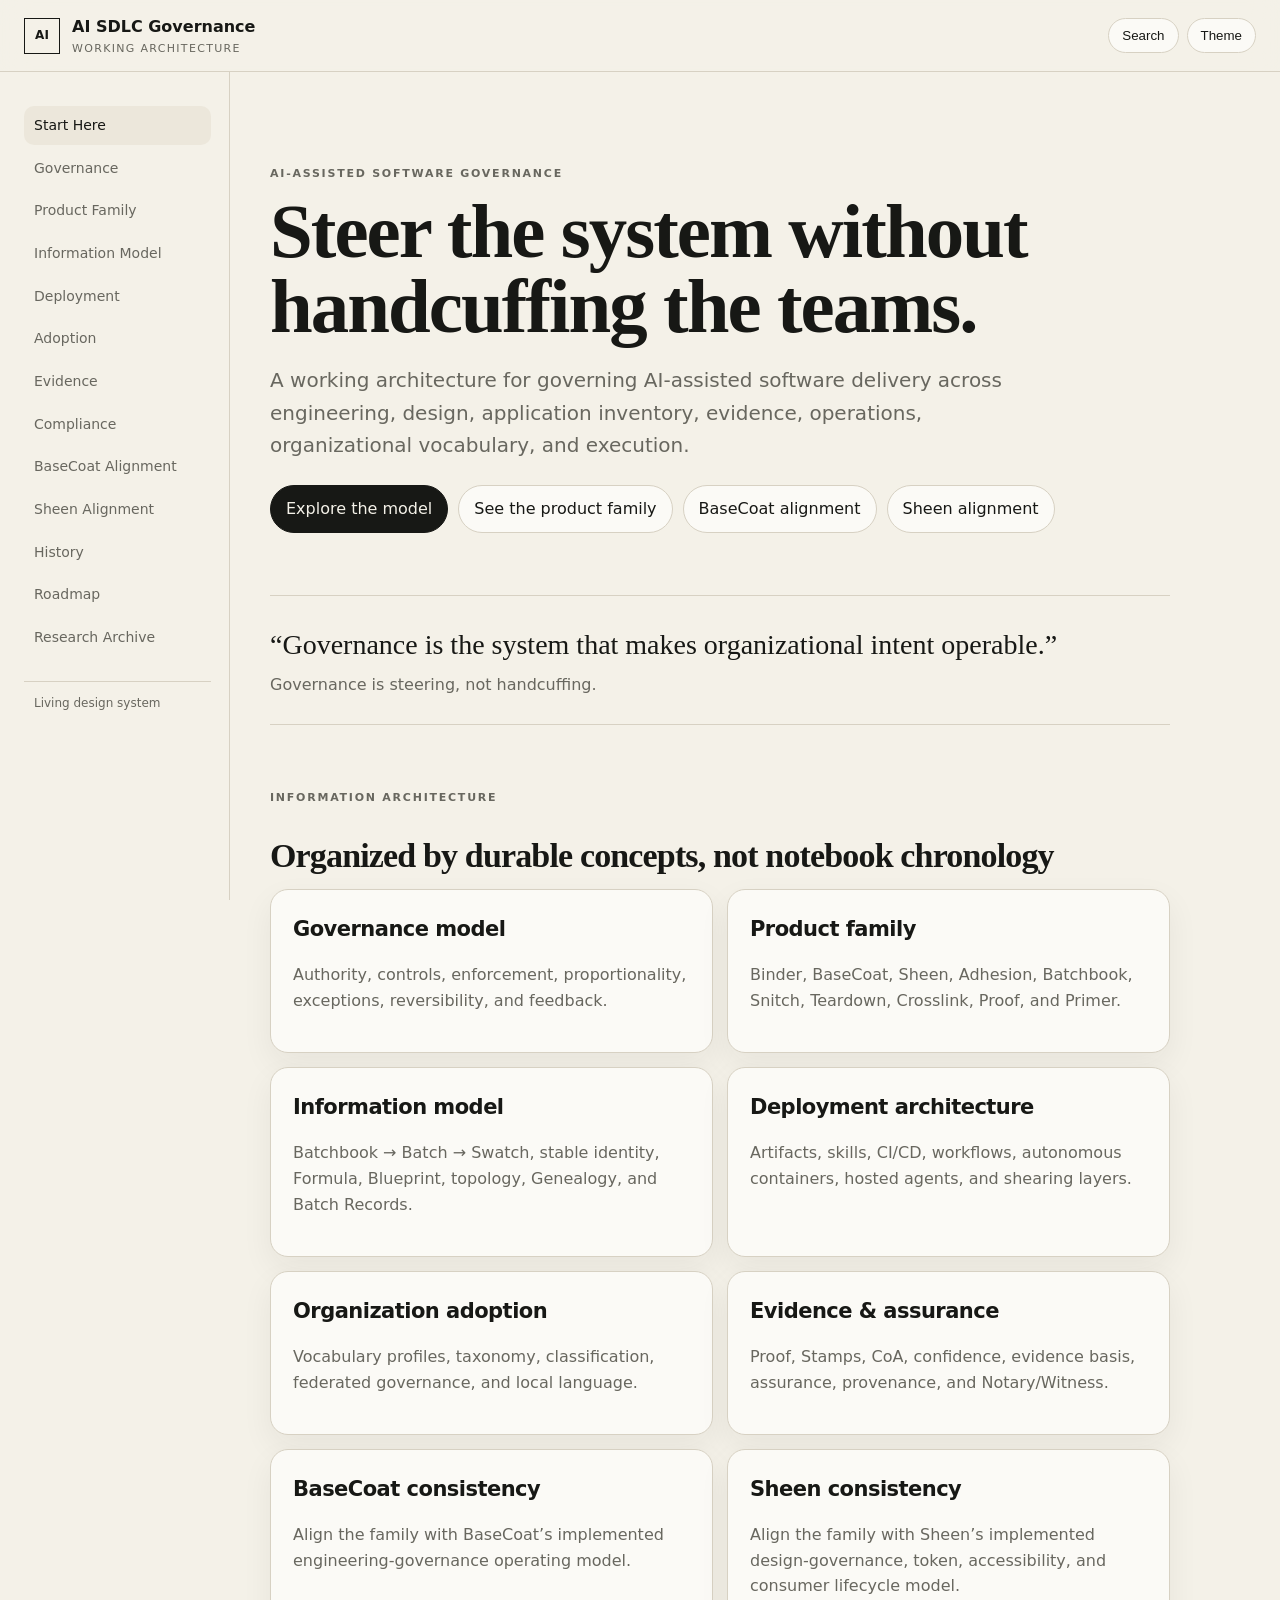
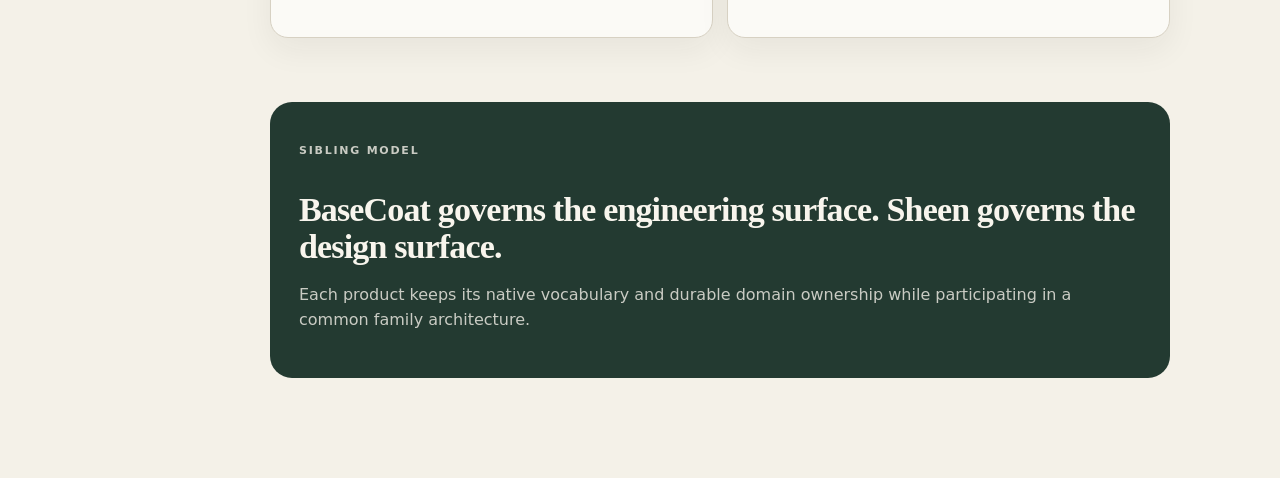
==== commit 74c724c5: "docs: add Primer to the product family Adds Primer (Prepare) with the agreed hybrid architecture, bo" ====
--- a/site/index.html
+++ b/site/index.html
@@ -17,7 +17,7 @@
 <section class="quote-band"><p>“Governance is the system that makes organizational intent operable.”</p><span>Governance is steering, not handcuffing.</span></section>
 <section><p class="eyebrow">Information architecture</p><h2>Organized by durable concepts, not notebook chronology</h2><div class="card-grid two">
 <a class="card link-card" href="governance.html"><h3>Governance model</h3><p>Authority, controls, enforcement, proportionality, exceptions, reversibility, and feedback.</p></a>
-<a class="card link-card" href="family.html"><h3>Product family</h3><p>Binder, BaseCoat, Sheen, Adhesion, Batchbook, Snitch, Teardown, Crosslink, and Proof.</p></a>
+<a class="card link-card" href="family.html"><h3>Product family</h3><p>Binder, BaseCoat, Sheen, Adhesion, Batchbook, Snitch, Teardown, Crosslink, Proof, and Primer.</p></a>
 <a class="card link-card" href="information-model.html"><h3>Information model</h3><p>Batchbook → Batch → Swatch, stable identity, Formula, Blueprint, topology, Genealogy, and Batch Records.</p></a>
 <a class="card link-card" href="deployment.html"><h3>Deployment architecture</h3><p>Artifacts, skills, CI/CD, workflows, autonomous containers, hosted agents, and shearing layers.</p></a>
 <a class="card link-card" href="adoption.html"><h3>Organization adoption</h3><p>Vocabulary profiles, taxonomy, classification, federated governance, and local language.</p></a>
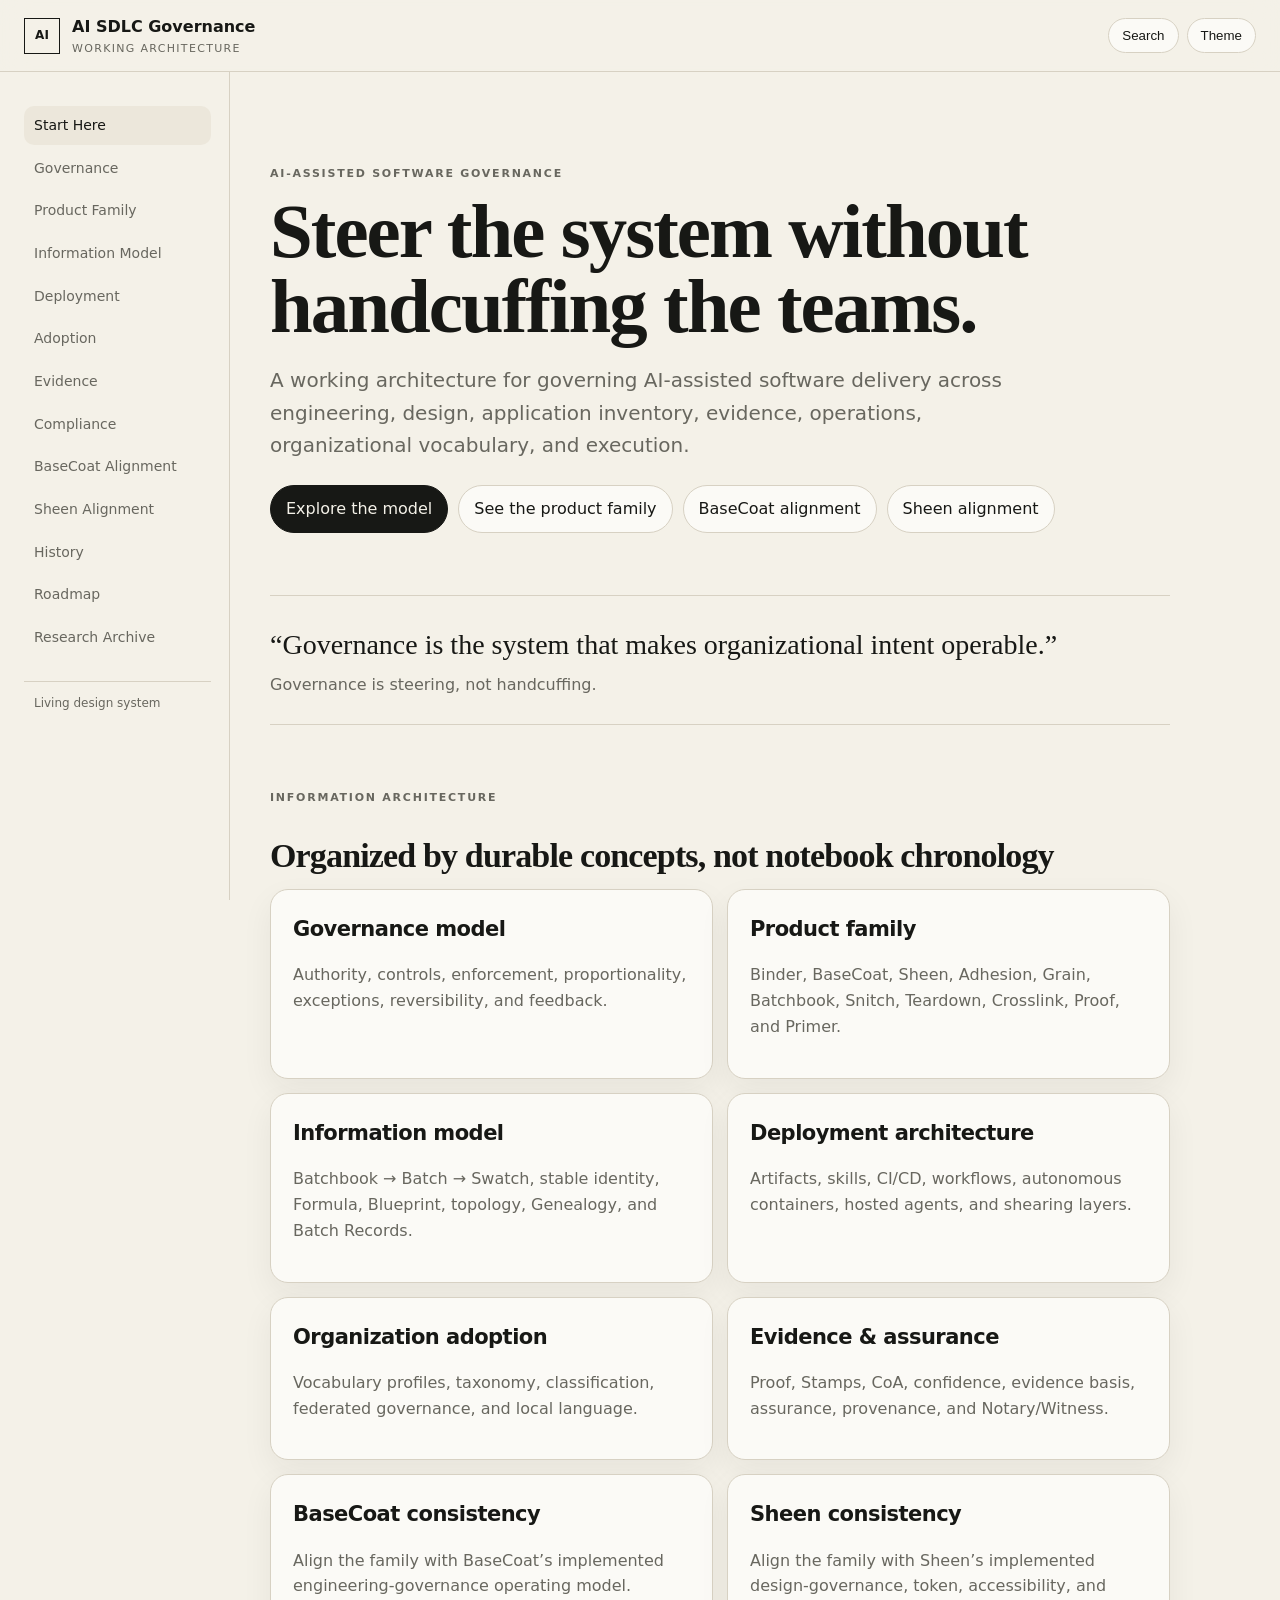
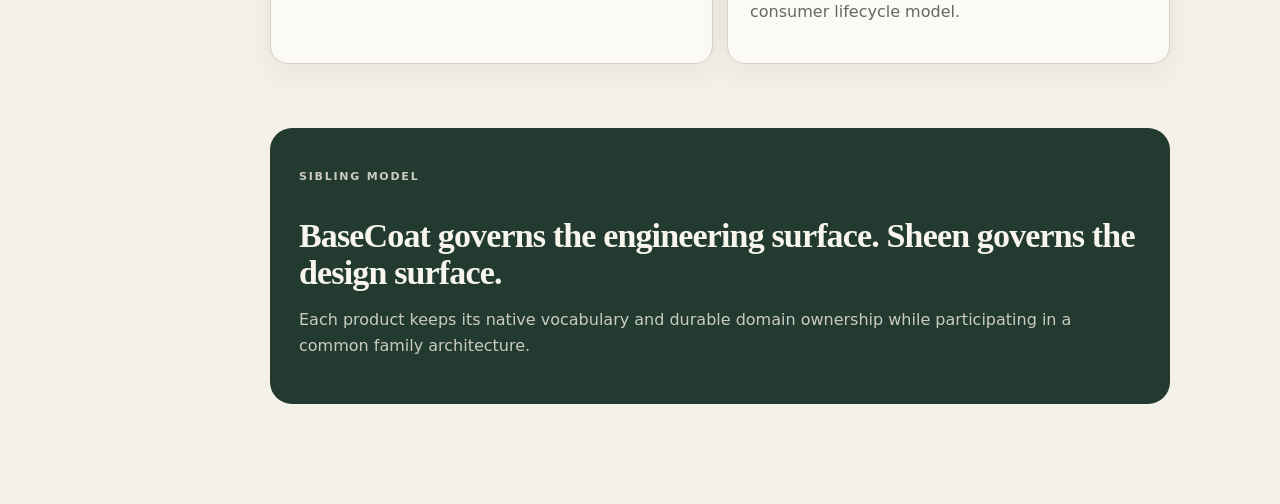
==== commit ae05d7e8: "docs: add Grain and platform interfaces to the product family Adds Grain (formerly SchemaJeli) as th" ====
--- a/site/index.html
+++ b/site/index.html
@@ -1,30 +1,30 @@
-<!doctype html><html lang="en"><head><meta charset="utf-8"><meta name="viewport" content="width=device-width,initial-scale=1"><title>Start Here · AI SDLC Governance</title><link rel="stylesheet" href="styles.css"></head>
-<body data-page="home"><header class="topbar"><a class="brand" href="index.html"><span class="brand-mark">AI</span><span><strong>AI SDLC Governance</strong><small>working architecture</small></span></a><div class="top-actions"><button id="searchButton">Search</button><button id="themeButton">Theme</button></div></header>
-<div class="shell"><aside class="sidebar"><nav><a class="nav-link" data-page="home" href="index.html">Start Here</a>
-<a class="nav-link" data-page="governance" href="governance.html">Governance</a>
-<a class="nav-link" data-page="family" href="family.html">Product Family</a>
-<a class="nav-link" data-page="information" href="information-model.html">Information Model</a>
-<a class="nav-link" data-page="deployment" href="deployment.html">Deployment</a>
-<a class="nav-link" data-page="adoption" href="adoption.html">Adoption</a>
-<a class="nav-link" data-page="proof" href="proof.html">Evidence</a>
-<a class="nav-link" data-page="compliance" href="compliance.html">Compliance</a>
-<a class="nav-link" data-page="basecoat" href="basecoat.html">BaseCoat Alignment</a>
-<a class="nav-link" data-page="sheen" href="sheen.html">Sheen Alignment</a>
-<a class="nav-link" data-page="history" href="history.html">History</a>
-<a class="nav-link" data-page="roadmap" href="roadmap.html">Roadmap</a>
-<a class="nav-link" data-page="research" href="research.html">Research Archive</a></nav><div class="sidebar-note">Living design system</div></aside><main class="content">
-<section class="hero"><p class="eyebrow">AI-assisted software governance</p><h1>Steer the system without handcuffing the teams.</h1><p class="lede">A working architecture for governing AI-assisted software delivery across engineering, design, application inventory, evidence, operations, organizational vocabulary, and execution.</p><div class="hero-actions"><a class="button primary" href="governance.html">Explore the model</a><a class="button" href="family.html">See the product family</a><a class="button" href="basecoat.html">BaseCoat alignment</a><a class="button" href="sheen.html">Sheen alignment</a></div></section>
-<section class="quote-band"><p>“Governance is the system that makes organizational intent operable.”</p><span>Governance is steering, not handcuffing.</span></section>
-<section><p class="eyebrow">Information architecture</p><h2>Organized by durable concepts, not notebook chronology</h2><div class="card-grid two">
-<a class="card link-card" href="governance.html"><h3>Governance model</h3><p>Authority, controls, enforcement, proportionality, exceptions, reversibility, and feedback.</p></a>
-<a class="card link-card" href="family.html"><h3>Product family</h3><p>Binder, BaseCoat, Sheen, Adhesion, Batchbook, Snitch, Teardown, Crosslink, Proof, and Primer.</p></a>
-<a class="card link-card" href="information-model.html"><h3>Information model</h3><p>Batchbook → Batch → Swatch, stable identity, Formula, Blueprint, topology, Genealogy, and Batch Records.</p></a>
-<a class="card link-card" href="deployment.html"><h3>Deployment architecture</h3><p>Artifacts, skills, CI/CD, workflows, autonomous containers, hosted agents, and shearing layers.</p></a>
-<a class="card link-card" href="adoption.html"><h3>Organization adoption</h3><p>Vocabulary profiles, taxonomy, classification, federated governance, and local language.</p></a>
-<a class="card link-card" href="proof.html"><h3>Evidence & assurance</h3><p>Proof, Stamps, CoA, confidence, evidence basis, assurance, provenance, and Notary/Witness.</p></a>
-<a class="card link-card" href="basecoat.html"><h3>BaseCoat consistency</h3><p>Align the family with BaseCoat’s implemented engineering-governance operating model.</p></a>
-<a class="card link-card" href="sheen.html"><h3>Sheen consistency</h3><p>Align the family with Sheen’s implemented design-governance, token, accessibility, and consumer lifecycle model.</p></a>
-</div></section>
-<section class="panel accent"><p class="eyebrow">Sibling model</p><h2>BaseCoat governs the engineering surface. Sheen governs the design surface.</h2><p>Each product keeps its native vocabulary and durable domain ownership while participating in a common family architecture.</p></section>
-</main></div>
+<!doctype html><html lang="en"><head><meta charset="utf-8"><meta name="viewport" content="width=device-width,initial-scale=1"><title>Start Here · AI SDLC Governance</title><link rel="stylesheet" href="styles.css"></head>
+<body data-page="home"><header class="topbar"><a class="brand" href="index.html"><span class="brand-mark">AI</span><span><strong>AI SDLC Governance</strong><small>working architecture</small></span></a><div class="top-actions"><button id="searchButton">Search</button><button id="themeButton">Theme</button></div></header>
+<div class="shell"><aside class="sidebar"><nav><a class="nav-link" data-page="home" href="index.html">Start Here</a>
+<a class="nav-link" data-page="governance" href="governance.html">Governance</a>
+<a class="nav-link" data-page="family" href="family.html">Product Family</a>
+<a class="nav-link" data-page="information" href="information-model.html">Information Model</a>
+<a class="nav-link" data-page="deployment" href="deployment.html">Deployment</a>
+<a class="nav-link" data-page="adoption" href="adoption.html">Adoption</a>
+<a class="nav-link" data-page="proof" href="proof.html">Evidence</a>
+<a class="nav-link" data-page="compliance" href="compliance.html">Compliance</a>
+<a class="nav-link" data-page="basecoat" href="basecoat.html">BaseCoat Alignment</a>
+<a class="nav-link" data-page="sheen" href="sheen.html">Sheen Alignment</a>
+<a class="nav-link" data-page="history" href="history.html">History</a>
+<a class="nav-link" data-page="roadmap" href="roadmap.html">Roadmap</a>
+<a class="nav-link" data-page="research" href="research.html">Research Archive</a></nav><div class="sidebar-note">Living design system</div></aside><main class="content">
+<section class="hero"><p class="eyebrow">AI-assisted software governance</p><h1>Steer the system without handcuffing the teams.</h1><p class="lede">A working architecture for governing AI-assisted software delivery across engineering, design, application inventory, evidence, operations, organizational vocabulary, and execution.</p><div class="hero-actions"><a class="button primary" href="governance.html">Explore the model</a><a class="button" href="family.html">See the product family</a><a class="button" href="basecoat.html">BaseCoat alignment</a><a class="button" href="sheen.html">Sheen alignment</a></div></section>
+<section class="quote-band"><p>“Governance is the system that makes organizational intent operable.”</p><span>Governance is steering, not handcuffing.</span></section>
+<section><p class="eyebrow">Information architecture</p><h2>Organized by durable concepts, not notebook chronology</h2><div class="card-grid two">
+<a class="card link-card" href="governance.html"><h3>Governance model</h3><p>Authority, controls, enforcement, proportionality, exceptions, reversibility, and feedback.</p></a>
+<a class="card link-card" href="family.html"><h3>Product family</h3><p>Binder, BaseCoat, Sheen, Adhesion, Grain, Batchbook, Snitch, Teardown, Crosslink, Proof, and Primer.</p></a>
+<a class="card link-card" href="information-model.html"><h3>Information model</h3><p>Batchbook → Batch → Swatch, stable identity, Formula, Blueprint, topology, Genealogy, and Batch Records.</p></a>
+<a class="card link-card" href="deployment.html"><h3>Deployment architecture</h3><p>Artifacts, skills, CI/CD, workflows, autonomous containers, hosted agents, and shearing layers.</p></a>
+<a class="card link-card" href="adoption.html"><h3>Organization adoption</h3><p>Vocabulary profiles, taxonomy, classification, federated governance, and local language.</p></a>
+<a class="card link-card" href="proof.html"><h3>Evidence & assurance</h3><p>Proof, Stamps, CoA, confidence, evidence basis, assurance, provenance, and Notary/Witness.</p></a>
+<a class="card link-card" href="basecoat.html"><h3>BaseCoat consistency</h3><p>Align the family with BaseCoat’s implemented engineering-governance operating model.</p></a>
+<a class="card link-card" href="sheen.html"><h3>Sheen consistency</h3><p>Align the family with Sheen’s implemented design-governance, token, accessibility, and consumer lifecycle model.</p></a>
+</div></section>
+<section class="panel accent"><p class="eyebrow">Sibling model</p><h2>BaseCoat governs the engineering surface. Sheen governs the design surface.</h2><p>Each product keeps its native vocabulary and durable domain ownership while participating in a common family architecture.</p></section>
+</main></div>
 <dialog id="searchDialog"><form method="dialog" class="search-panel"><div class="search-head"><strong>Search</strong><button value="close">Close</button></div><input id="searchInput" type="search" placeholder="Search governance, Batchbook, Proof, BaseCoat, Sheen…"><div id="searchResults" class="search-results"></div></form></dialog><script src="app.js"></script></body></html>
